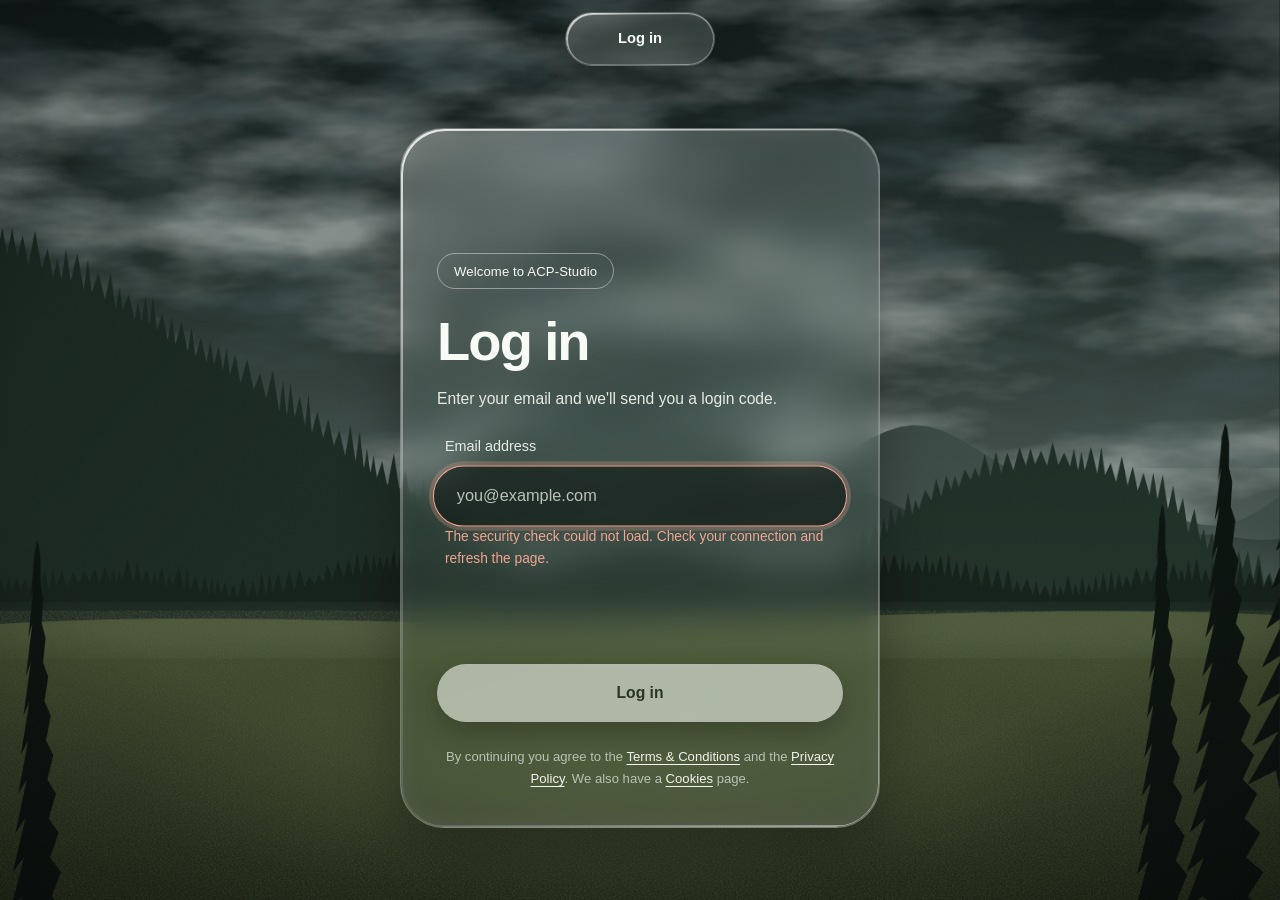
==== closing.html @ 2862f995 "Add files via upload" ====
<!doctype html>
<html lang="en" data-access="members">
  <head>
    <meta charset="UTF-8" />
    <meta http-equiv="Content-Security-Policy" content="default-src 'self'; script-src 'self'; style-src 'self'; font-src 'self'; img-src 'self' data:; connect-src 'self' https://ppvncqbwfkubqmuehsfl.supabase.co; object-src 'none'; base-uri 'self'; form-action 'self'" />
    <meta name="viewport" content="width=device-width, initial-scale=1.0" />
    <meta name="theme-color" content="#1a1715" />
    <link rel="preconnect" href="https://ppvncqbwfkubqmuehsfl.supabase.co" crossorigin />
    <script src="boot.js"></script>
    <link rel="icon" type="image/png" href="Assests/logo.png" />
    <link rel="stylesheet" href="styles.css" />
    <link rel="stylesheet" href="closing.css" />
    <link rel="prefetch" href="index.html" />
    <title>ACP-Studio is closing · ACP-Studio</title>
  </head>
  <body class="soon-page closing-page">
    <nav class="dynamic-island" id="dynamicIsland" aria-label="Main menu" tabindex="0">
      <div class="island-status">
        <span class="island-section"><span id="islandSection">Closing notice</span></span>
        <span class="island-name" id="islandTime">ACP Studio</span>
      </div>
      <div class="island-nav" id="islandNav">
        <a href="index.html#home">Home</a>
        <a href="index.html#projects">C++ Projects</a>
        <a href="index.html#studio">YouTube Studio</a>
        <a href="index.html#contact">Contact</a>
        <a href="login.html" id="authLink">Log out</a>
      </div>
    </nav>

    <div class="login-orbs" aria-hidden="true">
      <span></span><span></span><span></span><span></span><span></span>
    </div>

    <main>
      <section class="login-card soon-card closing-card fade-in-up" role="region" aria-labelledby="closingTitle">
        <div class="intro-tag">Important notice</div>
        <h1 id="closingTitle">ACP-Studio is closing soon</h1>
        <p class="login-lead">
          Thank you for logging in. Before you continue, we want to be honest
          with you about where the site is heading.
        </p>

        <ul class="closing-points">
          <li class="closing-point">
            <span class="project-tag">No new content</span>
            <p>
              There is nothing more to find on the main site. No new projects
              or videos are planned, and what you see there is all there is.
            </p>
          </li>
          <li class="closing-point">
            <span class="project-tag">Closing soon</span>
            <p>
              The site and the studio will be closed. We do not have an exact
              date yet, but it will not stay online for long.
            </p>
          </li>
          <li class="closing-point">
            <span class="project-tag">The reason</span>
            <p>
              This is because of financial issues. We cannot cover the costs
              of keeping the studio and the site running.
            </p>
          </li>
        </ul>

        <p class="closing-thanks">
          Thank you to everyone who visited, watched and supported
          ACP-Studio. It truly meant a lot to us. The code projects on
          <a href="https://github.com/ACP-Studio/ACP-Studio" target="_blank" rel="noopener noreferrer">GitHub</a>
          are separate from this site, so you can still use them.
        </p>

        <a href="index.html" class="btn btn-primary login-submit">
          Continue to the main site
        </a>

        <p class="login-alt">
          Want your email removed? See the
          <a href="privacy.html">Privacy Policy</a> or write to
          <a href="mailto:za8398866@gmail.com">za8398866@gmail.com</a>.
        </p>

        <p class="login-legal">
          <a href="privacy.html">Privacy Policy</a> ·
          <a href="terms.html">Terms &amp; Conditions</a> ·
          <a href="cookies.html">Cookies</a>
        </p>
      </section>
    </main>

    <script src="script.js"></script>
  </body>
</html>
---- styles.css ----
@font-face {
  font-family: "Cascadia Code";
  font-style: normal;
  font-weight: 200 700;
  font-display: swap;
  src: url("fonts/cascadia-code-latin-wght-normal.woff2")
    format("woff2-variations");
}

@font-face {
  font-family: "Anton";
  font-style: normal;
  font-weight: 400;
  font-display: swap;
  src: url("fonts/anton-latin-400-normal.woff2") format("woff2");
}

:root {
  color-scheme: dark;

  --ink: #0c1311;
  --smoke: #1d2924;
  --ivory: #f2f6ef;
  --ivory-hover: #ffffff;
  --on-ivory: #14201a;
  --clay: #f2a590;

  --text-primary: #f7faf5;
  --text-secondary: #e6ece4;
  --text-tertiary: #b9c3b8;

  --glass-veil: 0.2;
  --blur-panel: blur(16px) saturate(165%);
  --blur-small: blur(30px) saturate(170%);
  --glass-blur: var(--blur-small);

  --panel-fill: linear-gradient(
    160deg,
    rgba(255, 255, 255, calc(var(--glass-veil) * 1.35)) 0%,
    rgba(255, 255, 255, calc(var(--glass-veil) * 0.5)) 42%,
    rgba(255, 255, 255, calc(var(--glass-veil) * 0.8)) 100%
  );
  --panel-base: rgba(6, 12, 10, 0.3);
  --card-fill: rgba(8, 16, 13, 0.24);
  --card-fill-hover: rgba(8, 16, 13, 0.12);
  --border-glass: rgba(255, 255, 255, 0.22);
  --border-strong: rgba(255, 255, 255, 0.42);

  --rim-gradient: linear-gradient(
    135deg,
    rgba(255, 255, 255, 0.85) 0%,
    rgba(255, 255, 255, 0.26) 30%,
    rgba(255, 255, 255, 0.08) 58%,
    rgba(255, 255, 255, 0.45) 100%
  );
  --rim-gradient-soft: linear-gradient(
    135deg,
    rgba(255, 255, 255, 0.5) 0%,
    rgba(255, 255, 255, 0.14) 35%,
    rgba(255, 255, 255, 0.05) 60%,
    rgba(255, 255, 255, 0.24) 100%
  );
  --rim:
    inset 0 1px 0 rgba(255, 255, 255, 0.45),
    inset 0 -1px 0 rgba(255, 255, 255, 0.1),
    inset 0 0 28px rgba(255, 255, 255, 0.05);
  --panel-shadow: 0 24px 60px rgba(0, 0, 0, 0.32), var(--rim);

  --radius-panel: 44px;
  --radius-card: 30px;
  --radius-pill: 999px;

  --font:
    "Segoe UI Variable Display", "SF Pro Display", -apple-system,
    BlinkMacSystemFont, "Segoe UI", "Helvetica Neue", Roboto, Arial, sans-serif;

  --gutter: clamp(0.75rem, 2.4vw, 2rem);
  --panel-pad: clamp(1.25rem, 4vw, 3.5rem);
  --panel-gap: 1.5rem;
  --nav-clear: 84px;

  --ease: cubic-bezier(0.22, 1, 0.36, 1);
  --ease-soft: cubic-bezier(0.16, 1, 0.3, 1);
  --ease-island: cubic-bezier(0.32, 0.72, 0, 1);
  --ease-spring: cubic-bezier(0.3, 1.4, 0.5, 1);
  --ease-spring-strong: cubic-bezier(0.34, 1.56, 0.5, 1);
  --t-fast: 400ms;
  --t-normal: 750ms;
  --t-enter: 1200ms;
}

* {
  margin: 0;
  padding: 0;
  box-sizing: border-box;
}

[hidden] {
  display: none !important;
}

html {
  scroll-behavior: smooth;
  font-synthesis: none;
}

h1,
h2,
h3,
h4,
h5 {
  font-family: var(--font);
  font-weight: 600;
  letter-spacing: -0.02em;
}

button,
input {
  font-family: inherit;
}

body {
  background-color: var(--ink);
  color: var(--text-primary);
  font-family: var(--font);
  font-size: 16px;
  font-weight: 400;
  line-height: 1.6;
  overflow-x: hidden;
  min-height: 100vh;
  min-height: 100dvh;
  position: relative;
}

body::before,
body::after {
  content: "";
  position: fixed;
  inset: 0;
  pointer-events: none;
  z-index: -1;
}

body::before {
  background:
    url("bg.svg") center / cover no-repeat,
    linear-gradient(180deg, #121c1a 0%, #2a3631 55%, #36432e 100%);
  animation: bgDrift 48s ease-in-out infinite alternate;
  will-change: transform;
}

body::after {
  opacity: 0.05;
  background-image: url("data:image/svg+xml,%3Csvg xmlns='http://www.w3.org/2000/svg' width='160' height='160'%3E%3Cfilter id='n'%3E%3CfeTurbulence type='fractalNoise' baseFrequency='.8' numOctaves='2' stitchTiles='stitch'/%3E%3C/filter%3E%3Crect width='100%25' height='100%25' filter='url(%23n)' opacity='.6'/%3E%3C/svg%3E");
}

::selection {
  background: rgba(242, 246, 239, 0.3);
}

:focus-visible {
  outline: 2px solid var(--ivory);
  outline-offset: 3px;
}

.dynamic-island {
  /* island motion: long springy width/height change, links drop in one by one */
  --island-smooth: cubic-bezier(0.33, 1, 0.68, 1);
  --island-spring: cubic-bezier(0.22, 1.06, 0.36, 1);
  --island-fast: 600ms;
  --island-normal: 900ms;
  --island-slow: 1300ms;

  position: fixed;
  top: 12px;
  left: 50%;
  transform: translateX(-50%);
  z-index: 1000;
  width: 150px;
  display: grid;
  grid-template-columns: minmax(0, 1fr);
  grid-template-rows: 52px 0fr;
  border-radius: 28px;
  overflow: hidden;
  background-color: rgba(8, 16, 13, 0.34);
  background-image: var(--panel-fill);
  border: 1px solid rgba(255, 255, 255, 0.14);
  backdrop-filter: var(--blur-small);
  -webkit-backdrop-filter: var(--blur-small);
  box-shadow:
    0 14px 40px rgba(0, 0, 0, 0.36),
    var(--rim);
  transition:
    width 800ms var(--island-smooth),
    padding 800ms var(--island-smooth),
    grid-template-rows 760ms var(--island-smooth),
    background-color 600ms var(--island-smooth);
}

.dynamic-island.is-locked {
  cursor: default;
}

.dynamic-island.expanded {
  width: min(calc(100vw - 2rem), 320px);
  padding: 0 10px;
  grid-template-rows: 52px 1fr;
  background-color: rgba(8, 16, 13, 0.66);
}

.island-status {
  display: grid;
  grid-template-columns: minmax(0, 1fr);
  place-items: center;
  height: 52px;
  white-space: nowrap;
}

.island-section,
.island-name {
  grid-area: 1 / 1;
}

/* Closed: the section name. Open: it blurs away while the name fades in. */
.island-section {
  display: block;
  font-size: 0.92rem;
  font-weight: 600;
  color: var(--text-primary);
  opacity: 1;
  transition: opacity 300ms var(--island-smooth);
}

/* the text swaps with a quick fade + slide when you scroll to a new section */
.island-section span {
  display: inline-block;
  transition:
    opacity 220ms var(--island-smooth),
    transform 220ms var(--island-smooth);
}

.island-section span.is-swapping {
  opacity: 0;
  transform: translateY(6px);
}

.island-name {
  font-size: 1rem;
  font-weight: 700;
  letter-spacing: 0.01em;
  color: var(--ivory);
  opacity: 0;
  transition: opacity 300ms var(--island-smooth);
}

.dynamic-island.expanded .island-section {
  opacity: 0;
}

.dynamic-island.expanded .island-name {
  opacity: 1;
  transition: opacity 400ms var(--island-smooth) 150ms;
}

.dynamic-island.is-locked .island-nav {
  display: none;
}

.island-nav {
  display: grid;
  grid-template-columns: repeat(2, minmax(0, 1fr));
  gap: 6px;
  min-height: 0;
  overflow: hidden;
  opacity: 0;
  visibility: hidden;
  pointer-events: none;
  transition:
    opacity 250ms var(--island-smooth),
    visibility 0s linear 650ms;
}

.island-nav.active {
  opacity: 1;
  visibility: visible;
  pointer-events: auto;
  transition:
    opacity 400ms var(--island-smooth) 200ms,
    visibility 0s;
}

.island-nav a {
  display: block;
  text-align: center;
  white-space: nowrap;
  color: var(--text-primary);
  text-decoration: none;
  font-size: 0.9rem;
  font-weight: 500;
  padding: 11px 10px;
  border-radius: var(--radius-pill);
  opacity: 0;
  transition:
    opacity 400ms var(--island-smooth),
    color var(--island-fast) var(--island-smooth),
    background-color var(--island-fast) var(--island-smooth);
}

.island-nav.active a {
  opacity: 1;
}

.island-nav a:last-child {
  grid-column: 1 / -1;
  margin-bottom: 10px;
  border: 1px solid var(--border-strong);
}

.island-nav a:hover,
.island-nav a:focus-visible,
.island-nav a[aria-current="page"] {
  background: var(--ivory);
  color: var(--on-ivory);
}

.island-nav a:focus-visible {
  outline-offset: -3px;
}

.island-nav a.is-logout {
  color: var(--clay);
  background: rgba(242, 165, 144, 0.12);
  border-color: rgba(242, 165, 144, 0.45);
}

.island-nav a.is-logout:hover,
.island-nav a.is-logout:focus-visible {
  color: var(--on-ivory);
  background: var(--clay);
}

.intro-section::after,
.projects-section > .container::after,
.studio-section > .container::after,
footer > .container::after,
.login-card::after,
.confirm-card::after,
.dynamic-island::after,
.visual-card::after,
.project-card::after,
.studio-featured::after {
  content: "";
  position: absolute;
  inset: 0;
  border-radius: inherit;
  padding: 1.5px;
  background: var(--rim-gradient);
  -webkit-mask:
    linear-gradient(#000 0 0) content-box,
    linear-gradient(#000 0 0);
  -webkit-mask-composite: xor;
  mask:
    linear-gradient(#000 0 0) content-box,
    linear-gradient(#000 0 0);
  mask-composite: exclude;
  pointer-events: none;
}

.visual-card::after,
.project-card::after,
.studio-featured::after {
  padding: 1px;
  background: var(--rim-gradient-soft);
}

.container {
  max-width: 1400px;
  margin: 0 auto;
  padding: 0 var(--panel-pad);
}

.intro-section,
.projects-section > .container,
.studio-section > .container,
footer > .container {
  width: min(1400px, calc(100% - 2 * var(--gutter)));
  max-width: none;
  margin-inline: auto;
  padding: var(--panel-pad);
  background-color: var(--panel-base);
  background-image: var(--panel-fill);
  border: 1px solid rgba(255, 255, 255, 0.12);
  border-radius: var(--radius-panel);
  position: relative;
  box-shadow: var(--panel-shadow);
  backdrop-filter: var(--blur-panel);
  -webkit-backdrop-filter: var(--blur-panel);
}

.intro-section {
  margin-top: var(--nav-clear);
  scroll-margin-top: var(--nav-clear);
  display: grid;
  grid-template-columns: 1.05fr 0.95fr;
  gap: clamp(2rem, 5vw, 4rem);
  align-items: center;
  position: relative;
  overflow: hidden;
}

@media (min-width: 1025px) {
  .intro-section {
    min-height: calc(100dvh - var(--nav-clear) - var(--gutter));
  }
}

.intro-content {
  position: relative;
  z-index: 2;
  grid-column: 1;
  grid-row: 1;
}

.intro-tag,
.project-tag {
  display: inline-flex;
  align-items: center;
  width: fit-content;
  padding: 0.4rem 1rem;
  border: 1px solid var(--border-strong);
  border-radius: var(--radius-pill);
  font-size: 0.82rem;
  font-weight: 500;
  color: var(--text-primary);
  letter-spacing: 0.01em;
}

.intro-tag {
  margin-bottom: 1.75rem;
}

.intro-heading {
  font-size: clamp(2.8rem, 7.4vw, 6.2rem);
  font-weight: 700;
  line-height: 1;
  letter-spacing: -0.035em;
  margin-bottom: 1.5rem;
  color: var(--text-primary);
}

.intro-subheading {
  font-size: clamp(1rem, 1.6vw, 1.15rem);
  color: var(--text-secondary);
  margin-bottom: 2.25rem;
  max-width: 540px;
  line-height: 1.75;
}

.intro-cta {
  display: flex;
  gap: 1rem;
  flex-wrap: wrap;
}

.btn {
  padding: 0.9rem 1.8rem;
  border: none;
  border-radius: var(--radius-pill);
  font-size: 0.98rem;
  font-weight: 600;
  cursor: pointer;
  text-decoration: none;
  display: inline-flex;
  align-items: center;
  justify-content: center;
  gap: 0.5rem;
  transition:
    transform var(--t-normal) var(--ease-spring),
    background-color var(--t-fast) var(--ease),
    box-shadow var(--t-normal) var(--ease),
    opacity var(--t-fast) var(--ease);
}

.btn-primary {
  background: var(--ivory);
  color: var(--on-ivory);
  box-shadow: 0 10px 28px rgba(0, 0, 0, 0.4);
}

.btn-primary:hover {
  background: var(--ivory-hover);
  transform: translateY(-5px) scale(1.04);
  box-shadow: 0 24px 50px rgba(242, 246, 239, 0.22);
}

.btn:active {
  transform: translateY(0) scale(0.93);
}

.btn:disabled {
  opacity: 0.6;
  cursor: progress;
  transform: none;
}

.btn-glass {
  background: rgba(255, 255, 255, 0.1);
  color: var(--text-primary);
  border: 1px solid var(--border-strong);
}

.btn-glass:hover {
  background: rgba(255, 255, 255, 0.18);
  transform: translateY(-5px) scale(1.04);
}

.btn-block {
  width: 100%;
}

.btn-danger {
  background: var(--clay);
  color: var(--on-ivory);
  box-shadow: 0 10px 28px rgba(0, 0, 0, 0.4);
}

.btn-danger:hover {
  background: color-mix(in srgb, var(--clay), #fff 14%);
  transform: translateY(-5px) scale(1.04);
  box-shadow: 0 24px 50px rgba(242, 165, 144, 0.35);
}

.visual-card,
.project-card,
.studio-featured {
  background: var(--card-fill);
  border: 1px solid rgba(255, 255, 255, 0.1);
  border-radius: var(--radius-card);
  box-shadow: var(--rim);
  position: relative;
  transition:
    transform 1000ms var(--ease-spring),
    box-shadow var(--t-normal) var(--ease),
    background-color var(--t-normal) var(--ease),
    border-color var(--t-normal) var(--ease);
}

.project-card:hover,
.studio-featured:hover,
.visual-card:hover {
  background: var(--card-fill-hover);
  border-color: var(--border-strong);
  transform: translateY(-8px) scale(1.012);
  box-shadow:
    var(--rim),
    0 28px 60px rgba(0, 0, 0, 0.3);
}

.intro-visual {
  grid-column: 2;
  grid-row: 1;
  position: relative;
  display: flex;
  align-items: center;
  justify-content: center;
  height: 500px;
  animation: floatSoft 9s ease-in-out 1.6s infinite;
}

.visual-card {
  width: 100%;
  height: 100%;
  padding: 14px;
  display: flex;
  flex-direction: column;
  gap: 0.75rem;
}

.intro-visual .visual-card .card-header {
  width: 100%;
  padding: 0.35rem 0.6rem 0;
}

.intro-visual .visual-card .card-header h3 {
  font-size: 1.1rem;
  color: var(--text-primary);
}

.intro-visual .visual-card .card-divider {
  width: 100%;
  height: 1px;
  border: 0;
  background: var(--border-glass);
  margin: 0;
}

.intro-visual .visual-card img {
  width: 100%;
  flex: 1;
  min-height: 0;
  object-fit: cover;
  display: block;
  border-radius: 22px;
}

.projects-section,
.studio-section {
  padding-top: var(--panel-gap);
  scroll-margin-top: calc(var(--nav-clear) - var(--panel-gap));
}

.section-header {
  margin-bottom: 2.5rem;
}

.section-title {
  font-size: clamp(2rem, 4.6vw, 3.2rem);
  font-weight: 700;
  line-height: 1.1;
  letter-spacing: -0.03em;
  margin-bottom: 1rem;
}

.section-subtitle {
  color: var(--text-secondary);
  font-size: 1.05rem;
  max-width: 640px;
  line-height: 1.7;
}

.project-card:hover {
  transform: translateY(-5px) scale(1.008);
}

.projects-grid {
  display: flex;
  flex-direction: column;
  gap: 0.85rem;
}

.project-card {
  display: grid;
  grid-template-columns: minmax(140px, 190px) minmax(0, 1fr) auto;
  grid-template-areas:
    "tag title actions"
    "tag desc  actions";
  column-gap: 2rem;
  row-gap: 0.3rem;
  align-items: center;
  padding: 1.5rem 1.75rem;
  border-radius: 28px;
}

.project-card > .project-tag,
.project-card > .project-top {
  grid-area: tag;
  align-self: center;
}

.project-tag {
  font-size: 0.8rem;
  padding: 0.3rem 0.85rem;
  margin-bottom: 0;
}

.project-top {
  display: flex;
  flex-direction: column;
  align-items: flex-start;
  gap: 0.5rem;
}

.project-top .project-tag {
  margin-bottom: 0;
}

.status-badge {
  display: inline-flex;
  align-items: center;
  gap: 7px;
  padding: 0.3rem 0.85rem;
  border-radius: var(--radius-pill);
  background: var(--ivory);
  color: var(--on-ivory);
  font-size: 0.78rem;
  font-weight: 600;
  white-space: nowrap;
}

.status-badge::before {
  content: "";
  width: 7px;
  height: 7px;
  border-radius: 50%;
  background: var(--on-ivory);
  animation: status-pulse 2.4s ease-in-out infinite;
}

@keyframes status-pulse {
  0%,
  100% {
    opacity: 1;
    transform: scale(1);
    box-shadow: 0 0 0 0 rgba(20, 32, 26, 0.45);
  }
  50% {
    opacity: 0.4;
    transform: scale(0.7);
    box-shadow: 0 0 0 7px rgba(20, 32, 26, 0);
  }
}

.project-title {
  grid-area: title;
  align-self: end;
  font-size: 1.4rem;
  font-weight: 600;
}

.project-description {
  grid-area: desc;
  align-self: start;
  max-width: 68ch;
  color: var(--text-secondary);
  font-size: 0.93rem;
  line-height: 1.6;
}

.project-footer {
  grid-area: actions;
  display: flex;
  justify-content: flex-end;
  align-items: center;
  gap: 0.5rem;
}

.project-tech {
  display: flex;
  gap: 0.5rem;
  flex-wrap: wrap;
}

.tech-badge {
  padding: 2px 10px;
  border: 1px solid var(--border-strong);
  border-radius: var(--radius-pill);
  font-size: 0.72rem;
  font-weight: 500;
  color: var(--text-primary);
}

.youtube-project-link,
.project-link,
.project-notice {
  display: flex;
  align-items: center;
  gap: 4px;
  padding: 0.45rem 1.05rem;
  color: var(--text-primary);
  text-decoration: none;
  border: 1px solid var(--border-strong);
  border-radius: var(--radius-pill);
  font-size: 0.92rem;
  font-weight: 500;
  transition:
    transform var(--t-normal) var(--ease-spring),
    background-color var(--t-fast) var(--ease),
    color var(--t-fast) var(--ease),
    border-color var(--t-fast) var(--ease);
}

.youtube-project-link:hover,
.project-link:hover {
  background: var(--ivory);
  border-color: var(--ivory);
  color: var(--on-ivory);
  transform: translateY(-4px) scale(1.06);
}

.project-notice {
  flex: none;
  max-width: 250px;
  gap: 8px;
  padding: 0.55rem 1.1rem;
  border-radius: 22px;
  border-style: dashed;
  color: var(--text-secondary);
  font-size: 0.85rem;
  line-height: 1.4;
  cursor: default;
}

.icon {
  width: 1.15em;
  height: 1.15em;
  flex: none;
  fill: currentColor;
  vertical-align: -0.2em;
  margin: 2px;
}

.studio-grid {
  display: grid;
  grid-template-columns: 2fr 1fr;
  gap: 1.25rem;
  align-items: stretch;
}

.studio-featured {
  padding: 2rem;
  display: flex;
  flex-direction: column;
  gap: 1.5rem;
}

.studio-side {
  display: flex;
  flex-direction: column;
  gap: 1.25rem;
  min-width: 0;
}

.studio-thumbnail {
  width: 100%;
  height: 260px;
  border-radius: 22px;
  overflow: hidden;
}

.studio-thumbnail img {
  object-fit: cover;
  width: 100%;
  height: 100%;
  display: block;
  transition: transform 1600ms var(--ease-soft);
}

.studio-featured:hover .studio-thumbnail img {
  transform: scale(1.07);
}

.studio-info h3 {
  font-size: 1.45rem;
  margin-bottom: 0.75rem;
  color: var(--text-primary);
}

.studio-info p {
  color: var(--text-secondary);
  font-size: 0.92rem;
  line-height: 1.65;
}

.studio-stats {
  display: grid;
  grid-template-columns: repeat(3, 1fr);
  gap: 0.75rem;
}

.stat-box {
  padding: 1rem 0.5rem;
  border-radius: 22px;
  text-align: center;
  background: rgba(255, 255, 255, 0.07);
  border: 1px solid var(--border-glass);
  transition: transform 900ms var(--ease-spring);
}

.stat-box:hover {
  transform: translateY(-5px) scale(1.05);
}

.fade-in-up.visible .stat-box {
  animation: popIn 1000ms var(--ease-spring-strong) backwards;
}
.fade-in-up.visible .stat-box:nth-child(1) { animation-delay: 300ms; }
.fade-in-up.visible .stat-box:nth-child(2) { animation-delay: 420ms; }
.fade-in-up.visible .stat-box:nth-child(3) { animation-delay: 540ms; }

.stat-number {
  font-size: clamp(2.2rem, 3.4vw, 3.1rem);
  font-weight: 500;
  line-height: 1.1;
  letter-spacing: -0.03em;
  color: var(--text-primary);
  margin-bottom: 0.35rem;
}

.stat-label {
  font-size: 0.78rem;
  font-weight: 500;
  color: var(--text-tertiary);
  overflow-wrap: anywhere;
}

.studio-side > .studio-featured:first-child,
.studio-side > .studio-featured:first-child:hover {
  background: var(--ivory);
  border-color: var(--ivory);
  color: var(--on-ivory);
}

.studio-side > .studio-featured:first-child .studio-info h3,
.studio-side > .studio-featured:first-child .stat-number {
  color: var(--on-ivory);
}

.studio-side > .studio-featured:first-child .stat-label {
  color: #5b554b;
}

.studio-side > .studio-featured:first-child .stat-box {
  background: rgba(29, 26, 23, 0.06);
  border-color: rgba(29, 26, 23, 0.12);
}

footer {
  margin-top: 0;
  padding: var(--panel-gap) 0 var(--gutter);
  scroll-margin-top: calc(var(--nav-clear) - var(--panel-gap));
}

.footer-content {
  display: grid;
  grid-template-columns: 2fr 1fr 1fr;
  gap: 2.5rem;
  margin-bottom: 2.5rem;
}

.footer-name {
  display: flex;
  align-items: center;
  gap: 0.9rem;
  margin-bottom: 0.75rem;
}

.footer-name h5 {
  font-size: clamp(1.8rem, 3vw, 2.4rem);
  font-weight: 700;
  margin-bottom: 0;
  color: var(--text-primary);
}

.footer-brand h3 {
  color: var(--text-secondary);
  font-weight: 500;
  font-size: 1.15rem;
  letter-spacing: 0;
}

.footer-brand h3 .icon {
  color: var(--ivory);
}

.footer-links h4 {
  font-size: 1rem;
  font-weight: 600;
  color: var(--text-primary);
  margin-bottom: 1.1rem;
}

.footer-links a {
  display: block;
  color: #e6e1d4;
  text-decoration: none;
  font-size: 0.92rem;
  margin-bottom: 0.85rem;
  transition:
    transform var(--t-normal) var(--ease-spring),
    color var(--t-fast) var(--ease);
}

.footer-links a:hover {
  color: var(--ivory);
  transform: translateX(10px);
}

.footer-divider {
  height: 1px;
  background: var(--border-glass);
  margin-bottom: 1.5rem;
}

.footer-bottom {
  display: flex;
  justify-content: space-between;
  align-items: center;
  flex-wrap: wrap;
  gap: 1rem;
  color: var(--text-secondary);
  font-size: 0.82rem;
}

.social-links {
  display: flex;
  gap: 1.5rem;
}

.social-links a {
  color: var(--text-secondary);
  text-decoration: none;
  transition:
    transform var(--t-normal) var(--ease-spring),
    color var(--t-fast) var(--ease);
}

.social-links a:hover {
  color: var(--ivory);
  transform: translateY(-3px);
}

.login-page main,
.soon-page main {
  position: relative;
  z-index: 1;
  min-height: 100vh;
  min-height: 100dvh;
  display: grid;
  place-items: center;
  padding: 120px 1.25rem 4rem;
}

.legal-page main {
  place-items: start center;
}

.login-card {
  position: relative;
  width: min(100%, 480px);
  padding: 2.75rem 2.25rem 2.25rem;
  border-radius: var(--radius-panel);
  background-color: rgba(6, 12, 10, 0.26);
  background-image: var(--panel-fill);
  border: 1px solid var(--border-glass);
  backdrop-filter: var(--blur-panel);
  -webkit-backdrop-filter: var(--blur-panel);
  box-shadow: var(--panel-shadow);
  display: flex;
  flex-direction: column;
  gap: 1.5rem;
  transition:
    transform 1100ms var(--ease-spring),
    opacity var(--t-normal) var(--ease);
}

.login-card.is-success,
.login-card.is-success.visible {
  transform: translateY(-24px) scale(0.92);
  opacity: 0;
}

.login-card h1 {
  font-size: clamp(2.6rem, 8vw, 3.4rem);
  font-weight: 700;
  line-height: 1.05;
  letter-spacing: -0.035em;
  color: var(--text-primary);
}

.login-card .intro-tag {
  align-self: flex-start;
  margin-bottom: 0;
}

.login-lead {
  color: var(--text-secondary);
  font-size: 0.98rem;
  line-height: 1.6;
  margin-top: -0.5rem;
}

.login-form {
  display: flex;
  flex-direction: column;
  gap: 0.9rem;
}

.login-label {
  display: block;
  font-size: 0.9rem;
  font-weight: 500;
  color: var(--text-secondary);
  margin-bottom: 0.5rem;
  padding-left: 0.5rem;
}

.input-glass {
  display: block;
  border-radius: var(--radius-pill);
  background: rgba(5, 10, 8, 0.34);
  border: 1px solid var(--border-glass);
  transition:
    transform var(--t-normal) var(--ease-spring),
    border-color var(--t-normal) var(--ease),
    box-shadow var(--t-normal) var(--ease),
    background-color var(--t-normal) var(--ease);
}

.input-glass:focus-within {
  border-color: rgba(242, 246, 239, 0.6);
  background: rgba(5, 10, 8, 0.5);
  box-shadow: 0 0 0 6px rgba(242, 246, 239, 0.14);
  transform: scale(1.02);
}

.input-glass input {
  width: 100%;
  height: 58px;
  padding: 0 1.4rem;
  border: none;
  outline: none;
  background: transparent;
  color: var(--text-primary);
  font: inherit;
  font-size: 1rem;
  font-weight: 500;
  border-radius: var(--radius-pill);
}

.input-glass input::placeholder {
  color: var(--text-tertiary);
}

.input-glass.has-error {
  border-color: var(--clay);
  box-shadow: 0 0 0 4px rgba(242, 165, 144, 0.25);
  animation: inputShake 650ms var(--ease);
}

.login-error {
  min-height: 1.3em;
  color: var(--clay);
  font-size: 0.86rem;
  font-weight: 500;
  padding-left: 0.5rem;
}

.login-submit {
  width: 100%;
  height: 58px;
}

.login-alt {
  text-align: center;
  font-size: 0.9rem;
  color: var(--text-secondary);
}

.login-alt a,
.login-legal a,
.legal-body a,
.legal-nav a {
  color: var(--ivory);
  text-underline-offset: 3px;
}

.login-alt a:hover,
.login-legal a:hover,
.legal-body a:hover,
.legal-nav a:hover {
  color: var(--ivory-hover);
}

.login-legal {
  text-align: center;
  font-size: 0.82rem;
  line-height: 1.7;
  color: var(--text-tertiary);
}

.captcha-box {
  display: flex;
  justify-content: center;
  min-height: 65px;
}

.login-card > * {
  animation: loginRise var(--t-enter) var(--ease-spring) backwards;
}
.login-card > :nth-child(1) {
  animation-delay: 100ms;
}
.login-card > :nth-child(2) {
  animation-delay: 220ms;
}
.login-card > :nth-child(3) {
  animation-delay: 340ms;
}
.login-card > :nth-child(4) {
  animation-delay: 460ms;
}
.login-card > :nth-child(5) {
  animation-delay: 580ms;
}
.login-card > :nth-child(6) {
  animation-delay: 700ms;
}

@keyframes loginRise {
  from {
    opacity: 0;
    transform: translateY(44px) scale(0.95);
  }
  to {
    opacity: 1;
    transform: none;
  }
}

.login-orbs {
  display: none;
}

.legal-card {
  width: min(100%, 780px);
  gap: 1rem;
  background-color: rgba(5, 10, 8, 0.5);
}

.legal-card h1 {
  font-size: clamp(2.2rem, 6vw, 3.4rem);
}

.legal-meta {
  color: var(--text-tertiary);
  font-size: 0.82rem;
  margin-top: -0.5rem;
}

.legal-body {
  display: flex;
  flex-direction: column;
  gap: 0.9rem;
}

.legal-body h2 {
  font-size: 1.3rem;
  color: var(--text-primary);
  margin-top: 0.8rem;
}

.legal-body p,
.legal-body li {
  color: var(--text-secondary);
  font-size: 0.95rem;
  line-height: 1.75;
}

.legal-body ul {
  padding-left: 1.3rem;
  display: flex;
  flex-direction: column;
  gap: 0.4rem;
}

.legal-body strong {
  color: var(--text-primary);
  font-weight: 600;
}

.legal-nav {
  display: flex;
  flex-wrap: wrap;
  gap: 0.5rem 1.5rem;
  padding-top: 1.2rem;
  border-top: 1px solid var(--border-glass);
  font-size: 0.92rem;
  font-weight: 500;
}

.soon-card {
  text-align: left;
}

.soon-card .login-lead {
  font-size: 1.1rem;
  margin-top: 0;
}

.soon-card .login-lead .icon {
  width: 1.4rem;
  height: 1.4rem;
  vertical-align: middle;
  color: var(--ivory);
}

.soon-card .btn {
  text-decoration: none;
}

.confirm-overlay {
  position: fixed;
  inset: 0;
  z-index: 2000;
  display: grid;
  place-items: center;
  padding: 1.25rem;
  background: rgba(4, 8, 6, 0.4);
  backdrop-filter: blur(24px) saturate(150%);
  -webkit-backdrop-filter: blur(24px) saturate(150%);
  opacity: 0;
  visibility: hidden;
  pointer-events: none;
  transition:
    opacity var(--t-normal) var(--ease),
    visibility 0s linear var(--t-normal);
}

.confirm-overlay.open {
  opacity: 1;
  visibility: visible;
  pointer-events: auto;
  transition:
    opacity var(--t-normal) var(--ease),
    visibility 0s;
}

.confirm-card {
  position: relative;
  width: min(100%, 420px);
  padding: 2.25rem 1.75rem 1.75rem;
  border-radius: 36px;
  background-color: rgba(8, 16, 13, 0.6);
  background-image: var(--panel-fill);
  border: 1px solid var(--border-glass);
  backdrop-filter: var(--blur-panel);
  -webkit-backdrop-filter: var(--blur-panel);
  box-shadow: var(--panel-shadow);
  display: flex;
  flex-direction: column;
  gap: 1rem;
  text-align: center;
  opacity: 0;
  transform: translateY(56px) scale(0.86);
  transition:
    transform 1000ms var(--ease-spring-strong),
    opacity var(--t-normal) var(--ease);
}

.confirm-overlay.open .confirm-card {
  opacity: 1;
  transform: none;
}

.confirm-card h2 {
  font-size: 2rem;
  line-height: 1.1;
}

.confirm-card p {
  color: var(--text-secondary);
  font-size: 0.96rem;
  line-height: 1.6;
  overflow-wrap: anywhere;
}

.confirm-actions {
  display: flex;
  gap: 0.75rem;
  margin-top: 0.5rem;
}

.confirm-actions .btn {
  flex: 1;
  height: 52px;
  padding-inline: 0.75rem;
}

@media (max-width: 480px) {
  .confirm-actions {
    flex-direction: column-reverse;
  }
}

.input-glass input:-webkit-autofill,
.input-glass input:-webkit-autofill:hover,
.input-glass input:-webkit-autofill:focus {
  -webkit-text-fill-color: var(--text-primary);
  caret-color: var(--text-primary);
  -webkit-box-shadow: 0 0 0 100px #1c2722 inset;
  box-shadow: 0 0 0 100px #1c2722 inset;
  transition: background-color 9999s ease-out 0s;
}

.dynamic-island::before,
.intro-content::before,
.login-card::before,
.footer-name::before {
  content: "";
  box-sizing: border-box;
  flex: none;
  background: url("Assests/logo.png") center / contain no-repeat;
  filter: drop-shadow(0 0 1px rgba(255, 255, 255, 0.9))
    drop-shadow(0 8px 16px rgba(0, 0, 0, 0.4));
}

.dynamic-island::before {
  position: absolute;
  left: 11px;
  top: 10px;
  width: 31px;
  height: 31px;
  z-index: 1;
  pointer-events: none;
  filter: drop-shadow(0 0 1px rgba(255, 255, 255, 0.9));
}

.intro-content::before {
  display: block;
  width: 76px;
  height: 76px;
  margin-bottom: 1.5rem;
  animation:
    fadeInUp var(--t-enter) var(--ease-spring) backwards,
    logoFloat 7s ease-in-out calc(var(--t-enter) + 200ms) infinite;
}

.login-card::before {
  width: 60px;
  height: 60px;
  margin-bottom: -0.25rem;
  animation:
    loginRise var(--t-enter) var(--ease-spring) backwards,
    logoFloat 7s ease-in-out calc(var(--t-enter) + 200ms) infinite;
}

.footer-name::before {
  width: 50px;
  height: 50px;
}

@keyframes fadeInUp {
  from {
    opacity: 0;
    transform: translateY(64px) scale(0.94);
  }
  to {
    opacity: 1;
    transform: translateY(0) scale(1);
  }
}

.js .fade-in-up {
  opacity: 0;
}

.fade-in-up.visible {
  opacity: 1;
  animation: fadeInUp var(--t-enter) var(--ease-spring) backwards;
}

.fade-in-up:nth-child(2) {
  animation-delay: 140ms;
}
.fade-in-up:nth-child(3) {
  animation-delay: 280ms;
}
.fade-in-up:nth-child(4) {
  animation-delay: 420ms;
}
.fade-in-up:nth-child(5) {
  animation-delay: 560ms;
}
.fade-in-up:nth-child(6) {
  animation-delay: 700ms;
}

@media (max-width: 1024px) {
  .intro-section {
    grid-template-columns: 1fr;
  }

  .intro-content,
  .intro-visual {
    grid-column: 1;
  }

  .intro-visual {
    grid-row: 2;
  }

  .intro-visual {
    height: 360px;
  }

  .studio-grid {
    grid-template-columns: minmax(0, 1fr);
  }
}

@media (max-width: 768px) {
  .intro-content::before {
    width: 60px;
    height: 60px;
    margin-bottom: 1.25rem;
  }

  :root {
    --radius-panel: 32px;
    --radius-card: 24px;
    --panel-gap: 1rem;
    --blur-small: blur(24px) saturate(160%);
    --blur-panel: blur(12px) saturate(155%);
  }

  .intro-visual {
    height: 300px;
  }

  .project-card,
  .studio-featured {
    padding: 1.5rem;
  }

  .footer-content {
    grid-template-columns: 1fr;
    gap: 2rem;
  }

  .footer-bottom {
    flex-direction: column;
    text-align: center;
  }

  .login-card {
    padding: 2.25rem 1.5rem 1.75rem;
  }
}

@media (max-width: 860px) {
  .project-card {
    grid-template-columns: minmax(0, 1fr);
    grid-template-areas:
      "tag"
      "title"
      "desc"
      "actions";
    row-gap: 0.6rem;
    align-items: start;
  }

  .project-title,
  .project-description {
    align-self: auto;
  }

  .project-top {
    flex-direction: row;
    flex-wrap: wrap;
    align-items: center;
  }

  .project-footer {
    justify-content: flex-start;
    flex-wrap: wrap;
    padding-top: 0.6rem;
  }

  .project-notice {
    max-width: none;
  }
}

@media (max-width: 400px) {
  .studio-stats {
    grid-template-columns: 1fr;
  }
}

@media (prefers-reduced-motion: reduce) {
  *,
  *::before,
  *::after {
    animation-duration: 0.01ms !important;
    animation-iteration-count: 1 !important;
    transition-duration: 0.01ms !important;
    transition-delay: 0ms !important;
    scroll-behavior: auto !important;
  }
}

/* Extra motion: soft, springy, with momentum */
@keyframes popIn {
  from {
    opacity: 0;
    transform: scale(0.6) translateY(16px);
  }
  to {
    opacity: 1;
    transform: none;
  }
}

@keyframes logoFloat {
  0%,
  100% {
    transform: translateY(0) rotate(0deg);
  }
  50% {
    transform: translateY(-9px) rotate(2deg);
  }
}

@keyframes floatSoft {
  0%,
  100% {
    transform: translateY(0);
  }
  50% {
    transform: translateY(-12px);
  }
}

@keyframes bgDrift {
  from {
    transform: scale(1.06) translate3d(0, 0, 0);
  }
  to {
    transform: scale(1.13) translate3d(-1.5%, -1%, 0);
  }
}

@keyframes inputShake {
  0%,
  100% {
    transform: translateX(0);
  }
  15% {
    transform: translateX(-10px);
  }
  35% {
    transform: translateX(8px);
  }
  55% {
    transform: translateX(-5px);
  }
  75% {
    transform: translateX(3px);
  }
}
---- closing.css ----
/* Closing-notice page. Loaded after styles.css, so it reuses the same
   colors, glass card, fonts and buttons (the CSS variables come from styles.css). */

.closing-card {
  width: min(100%, 640px);
}

.closing-card h1 {
  font-size: clamp(2.2rem, 7vw, 3.2rem);
}

.closing-points {
  list-style: none;
  display: grid;
  gap: 0.75rem;
}

.closing-point {
  display: flex;
  flex-direction: column;
  align-items: flex-start;
  gap: 0.6rem;
  padding: 1.1rem 1.25rem 1.2rem;
  border: 1px solid var(--border-glass);
  border-radius: 22px;
  background: var(--card-fill);
  box-shadow: var(--rim);
}

.closing-point p {
  color: var(--text-secondary);
  font-size: 0.95rem;
  line-height: 1.65;
}

.closing-thanks {
  color: var(--text-secondary);
  font-size: 0.95rem;
  line-height: 1.7;
}

.closing-thanks a {
  color: var(--ivory);
  text-underline-offset: 3px;
}

.closing-thanks a:hover {
  color: var(--ivory-hover);
}

.closing-card .btn {
  text-decoration: none;
}

/* The card has more than six children, so continue the staggered entrance */
.closing-card > :nth-child(7) {
  animation-delay: 820ms;
}
.closing-card > :nth-child(8) {
  animation-delay: 940ms;
}

@media (max-width: 420px) {
  .closing-card {
    padding: 2.25rem 1.5rem 2rem;
  }
  .closing-point {
    padding: 1rem;
  }
}
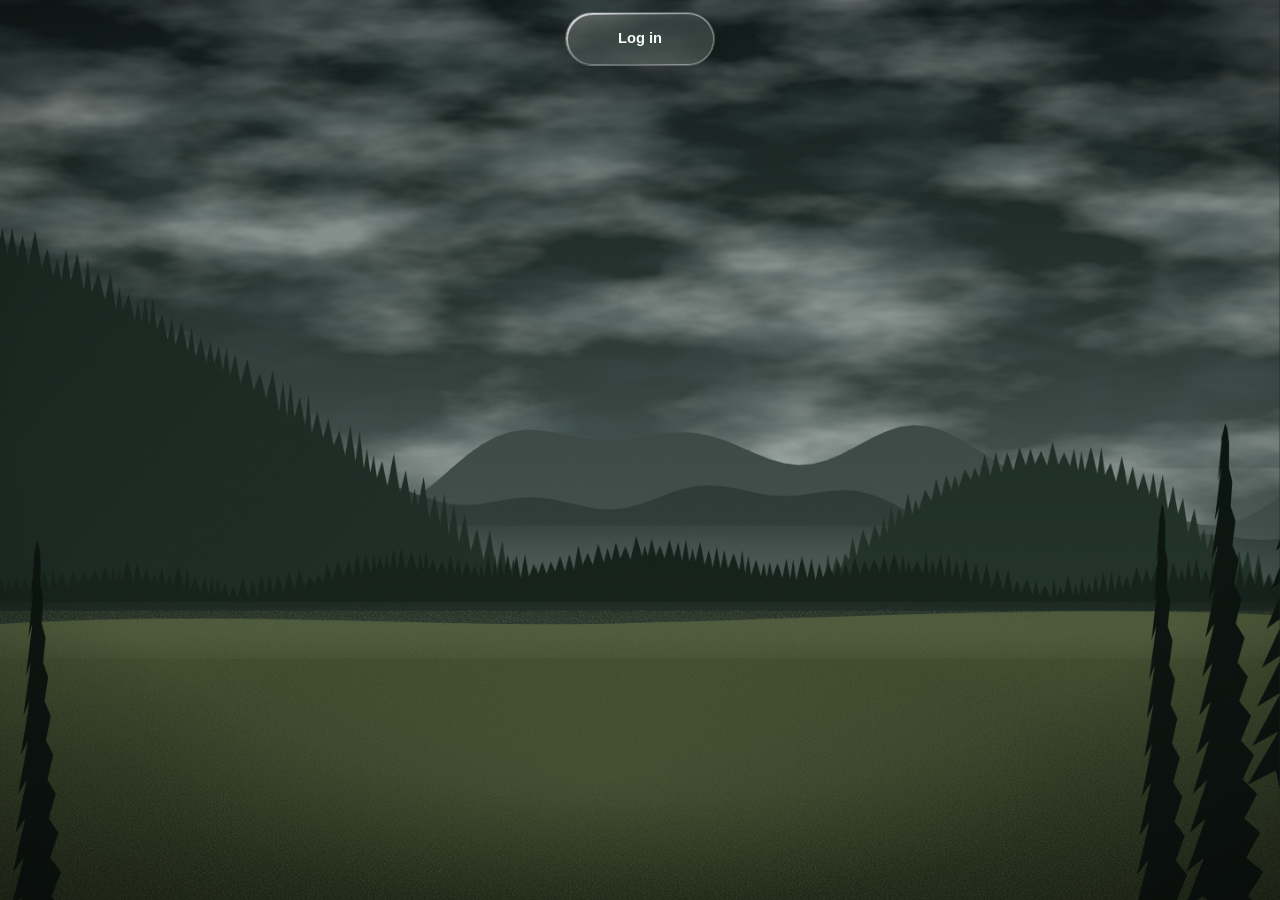
==== commit 2b3dafbe: "Add files via upload" ====
--- a/closing.html
+++ b/closing.html
@@ -63,6 +63,16 @@
               of keeping the studio and the site running.
             </p>
           </li>
+          <li class="closing-point">
+            <span class="project-tag">Your data</span>
+            <p>
+              As of <time datetime="2026-11-23">23 November 2026</time>, all
+              the data we had collected from users before this date has been
+              permanently deleted from our database. That includes email
+              addresses, login records and any other information tied to your
+              account or your activity on the site.
+            </p>
+          </li>
         </ul>
 
         <p class="closing-thanks">
@@ -73,12 +83,11 @@
         </p>
 
         <a href="index.html" class="btn btn-primary login-submit">
-          Continue to the main site
+          Take a look
         </a>
 
         <p class="login-alt">
-          Want your email removed? See the
-          <a href="privacy.html">Privacy Policy</a> or write to
+          Questions about your data? Write to
           <a href="mailto:za8398866@gmail.com">za8398866@gmail.com</a>.
         </p>
 
@@ -92,4 +101,4 @@
 
     <script src="script.js"></script>
   </body>
-</html>
+</html>
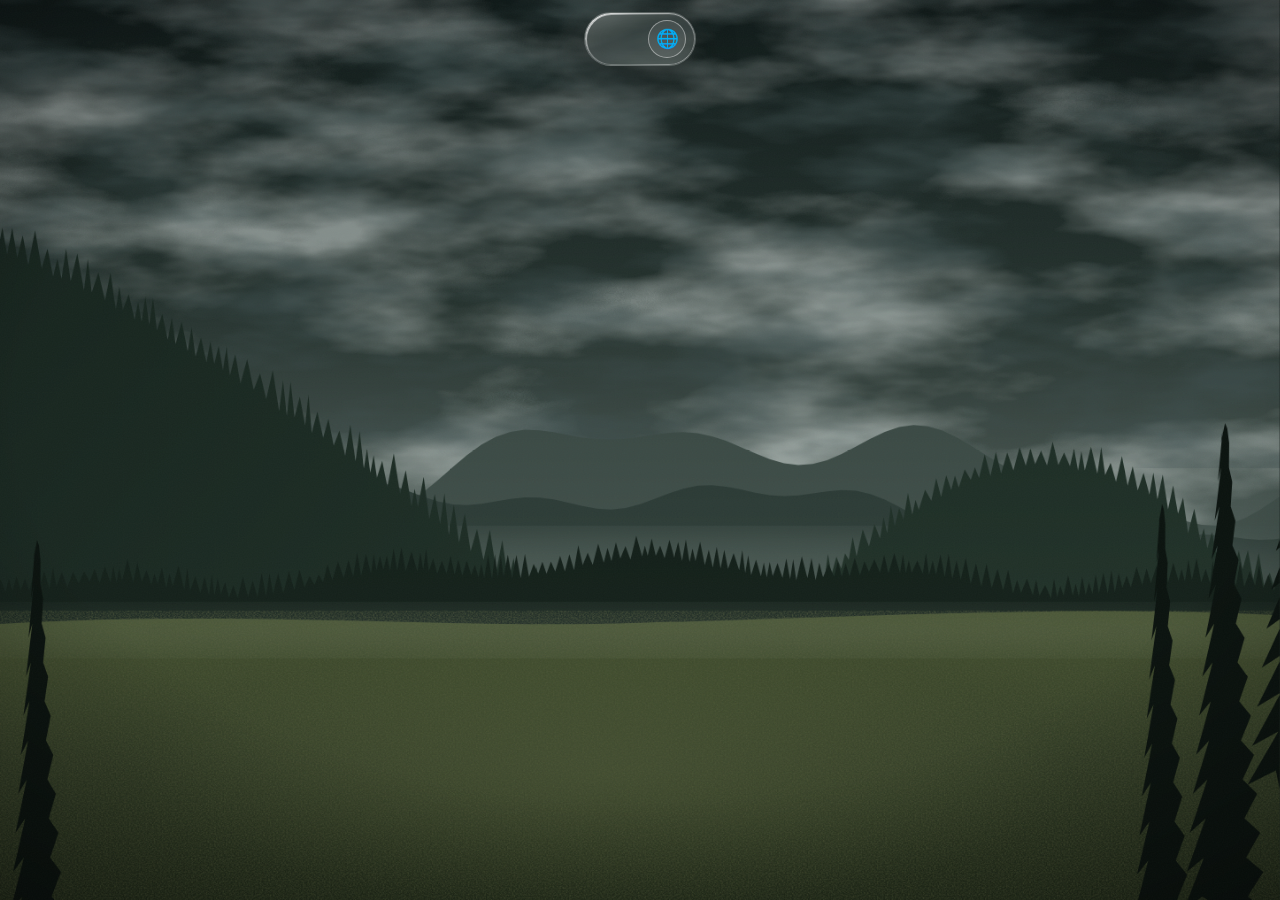
==== commit f08cff4b: "Add files via upload" ====
--- a/closing.html
+++ b/closing.html
@@ -11,19 +11,19 @@
     <link rel="stylesheet" href="styles.css" />
     <link rel="stylesheet" href="closing.css" />
     <link rel="prefetch" href="index.html" />
-    <title>ACP-Studio is closing · ACP-Studio</title>
+    <title data-i18n="acp_studio_is_closing_acp">ACP-Studio is closing · ACP-Studio</title>
   </head>
   <body class="soon-page closing-page">
-    <nav class="dynamic-island" id="dynamicIsland" aria-label="Main menu" tabindex="0">
+    <nav class="dynamic-island" id="dynamicIsland" aria-label="Main menu" tabindex="0" data-i18n-attr="aria-label=main_menu">
       <div class="island-status">
-        <span class="island-section"><span id="islandSection">Closing notice</span></span>
+        <span class="island-section"><span id="islandSection" data-i18n="closing_notice">Closing notice</span></span>
         <span class="island-name" id="islandTime">ACP Studio</span>
       </div>
       <div class="island-nav" id="islandNav">
-        <a href="index.html#home">Home</a>
-        <a href="index.html#projects">C++ Projects</a>
-        <a href="index.html#studio">YouTube Studio</a>
-        <a href="index.html#contact">Contact</a>
+        <a href="index.html#home" data-i18n="home">Home</a>
+        <a href="index.html#projects" data-i18n="c_projects">C++ Projects</a>
+        <a href="index.html#studio" data-i18n="youtube_studio">YouTube Studio</a>
+        <a href="index.html#contact" data-i18n="contact">Contact</a>
         <a href="login.html" id="authLink">Log out</a>
       </div>
     </nav>
@@ -34,38 +34,38 @@
 
     <main>
       <section class="login-card soon-card closing-card fade-in-up" role="region" aria-labelledby="closingTitle">
-        <div class="intro-tag">Important notice</div>
-        <h1 id="closingTitle">ACP-Studio is closing soon</h1>
-        <p class="login-lead">
+        <div class="intro-tag" data-i18n="important_notice">Important notice</div>
+        <h1 id="closingTitle" data-i18n="acp_studio_is_closing_soon">ACP-Studio is closing soon</h1>
+        <p class="login-lead" data-i18n="thank_you_for_logging_in">
           Thank you for logging in. Before you continue, we want to be honest
           with you about where the site is heading.
         </p>
 
         <ul class="closing-points">
           <li class="closing-point">
-            <span class="project-tag">No new content</span>
-            <p>
+            <span class="project-tag" data-i18n="no_new_content">No new content</span>
+            <p data-i18n="there_is_nothing_more_to">
               There is nothing more to find on the main site. No new projects
               or videos are planned, and what you see there is all there is.
             </p>
           </li>
           <li class="closing-point">
-            <span class="project-tag">Closing soon</span>
-            <p>
+            <span class="project-tag" data-i18n="closing_soon">Closing soon</span>
+            <p data-i18n="the_site_and_the_studio">
               The site and the studio will be closed. We do not have an exact
               date yet, but it will not stay online for long.
             </p>
           </li>
           <li class="closing-point">
-            <span class="project-tag">The reason</span>
-            <p>
+            <span class="project-tag" data-i18n="the_reason">The reason</span>
+            <p data-i18n="this_is_because_of_financial">
               This is because of financial issues. We cannot cover the costs
               of keeping the studio and the site running.
             </p>
           </li>
           <li class="closing-point">
-            <span class="project-tag">Your data</span>
-            <p>
+            <span class="project-tag" data-i18n="your_data">Your data</span>
+            <p data-i18n-html="as_of_time_datetime_2026">
               As of <time datetime="2026-11-23">23 November 2026</time>, all
               the data we had collected from users before this date has been
               permanently deleted from our database. That includes email
@@ -75,30 +75,31 @@
           </li>
         </ul>
 
-        <p class="closing-thanks">
+        <p class="closing-thanks" data-i18n-html="thank_you_to_everyone_who">
           Thank you to everyone who visited, watched and supported
           ACP-Studio. It truly meant a lot to us. The code projects on
           <a href="https://github.com/ACP-Studio/ACP-Studio" target="_blank" rel="noopener noreferrer">GitHub</a>
           are separate from this site, so you can still use them.
         </p>
 
-        <a href="index.html" class="btn btn-primary login-submit">
+        <a href="index.html" class="btn btn-primary login-submit" data-i18n="take_a_look">
           Take a look
         </a>
 
-        <p class="login-alt">
+        <p class="login-alt" data-i18n-html="questions_about_your_data_write">
           Questions about your data? Write to
           <a href="mailto:za8398866@gmail.com">za8398866@gmail.com</a>.
         </p>
 
         <p class="login-legal">
-          <a href="privacy.html">Privacy Policy</a> ·
-          <a href="terms.html">Terms &amp; Conditions</a> ·
-          <a href="cookies.html">Cookies</a>
+          <a href="privacy.html" data-i18n="privacy_policy_2">Privacy Policy</a> ·
+          <a href="terms.html" data-i18n="terms_conditions">Terms &amp; Conditions</a> ·
+          <a href="cookies.html" data-i18n="cookies">Cookies</a>
         </p>
       </section>
     </main>
 
+    <script src="i18n.js"></script>
     <script src="script.js"></script>
   </body>
 </html>
--- a/styles.css
+++ b/styles.css
@@ -197,8 +197,15 @@
     background-color 600ms var(--island-smooth);
 }
 
-.dynamic-island.is-locked {
+/* Logged out: the island stays open and shows only the language button.
+   html[data-auth="out"] is set by boot.js so this is right from the first paint. */
+:is(.dynamic-island.is-locked, html[data-auth="out"] .dynamic-island) {
   cursor: default;
+  width: 112px;
+}
+
+:is(.dynamic-island.is-locked, html[data-auth="out"] .dynamic-island) .island-status {
+  visibility: hidden;
 }
 
 .dynamic-island.expanded {
@@ -262,7 +269,7 @@
   transition: opacity 400ms var(--island-smooth) 150ms;
 }
 
-.dynamic-island.is-locked .island-nav {
+:is(.dynamic-island.is-locked, html[data-auth="out"] .dynamic-island) .island-nav {
   display: none;
 }
 
@@ -337,6 +344,64 @@
 .island-nav a.is-logout:focus-visible {
   color: var(--on-ivory);
   background: var(--clay);
+}
+
+/* Language button (globe). Visible when the island is open, and always when logged out. */
+.lang-toggle {
+  position: absolute;
+  top: 7px;
+  right: 9px;
+  z-index: 2;
+  display: grid;
+  place-items: center;
+  width: 38px;
+  height: 38px;
+  padding: 0;
+  border: 1px solid var(--border-strong);
+  border-radius: 50%;
+  background: rgba(255, 255, 255, 0.08);
+  color: var(--text-primary);
+  font-size: 1.15rem;
+  line-height: 1;
+  cursor: pointer;
+  touch-action: manipulation;
+  opacity: 0;
+  visibility: hidden;
+  pointer-events: none;
+  transition:
+    opacity 250ms var(--island-smooth),
+    visibility 0s linear 650ms,
+    background-color var(--island-fast) var(--island-smooth);
+}
+
+.lang-toggle span {
+  font-family: "Apple Color Emoji", "Segoe UI Emoji", "Noto Color Emoji", sans-serif;
+}
+
+.dynamic-island.expanded .lang-toggle {
+  opacity: 1;
+  visibility: visible;
+  pointer-events: auto;
+  transition:
+    opacity 400ms var(--island-smooth) 200ms,
+    visibility 0s,
+    background-color var(--island-fast) var(--island-smooth);
+}
+
+:is(.dynamic-island.is-locked, html[data-auth="out"] .dynamic-island) .lang-toggle {
+  opacity: 1;
+  visibility: visible;
+  pointer-events: auto;
+  transition: background-color var(--island-fast) var(--island-smooth);
+}
+
+.lang-toggle:hover,
+.lang-toggle:focus-visible {
+  background: var(--ivory);
+}
+
+.lang-toggle:focus-visible {
+  outline-offset: -3px;
 }
 
 .intro-section::after,
@@ -1081,7 +1146,7 @@
   font-weight: 500;
   color: var(--text-secondary);
   margin-bottom: 0.5rem;
-  padding-left: 0.5rem;
+  padding-inline-start: 0.5rem;
 }
 
 .input-glass {
@@ -1132,7 +1197,7 @@
   color: var(--clay);
   font-size: 0.86rem;
   font-weight: 500;
-  padding-left: 0.5rem;
+  padding-inline-start: 0.5rem;
 }
 
 .login-submit {
@@ -1247,7 +1312,7 @@
 }
 
 .legal-body ul {
-  padding-left: 1.3rem;
+  padding-inline-start: 1.3rem;
   display: flex;
   flex-direction: column;
   gap: 0.4rem;
@@ -1269,7 +1334,7 @@
 }
 
 .soon-card {
-  text-align: left;
+  text-align: start;
 }
 
 .soon-card .login-lead {
@@ -1638,3 +1703,51 @@
     transform: translateX(3px);
   }
 }
+
+/* ---------- Arabic (right-to-left) ---------- */
+html[lang="ar"] {
+  /* system Arabic fonts; the bundled Latin fonts have no Arabic letters */
+  --font:
+    "Segoe UI", Tahoma, "Noto Sans Arabic", "Geeza Pro", "SF Arabic",
+    -apple-system, BlinkMacSystemFont, system-ui, Arial, sans-serif;
+}
+
+/* Letter-spacing breaks the joined Arabic letters, so switch it off */
+html[lang="ar"] * {
+  letter-spacing: 0;
+}
+
+/* The name in the hero stays in Latin letters, so it keeps its tight spacing */
+html[lang="ar"] .intro-heading {
+  letter-spacing: -0.035em;
+}
+
+html[lang="ar"] body {
+  line-height: 1.75;
+}
+
+html[lang="ar"] h1,
+html[lang="ar"] h2,
+html[lang="ar"] h3 {
+  line-height: 1.35;
+}
+
+/* Emails and codes are always typed left to right */
+html[dir="rtl"] .input-glass input {
+  direction: ltr;
+  text-align: right;
+}
+
+html[dir="rtl"] .input-glass input::placeholder {
+  text-align: right;
+}
+
+/* The footer links slide towards the reading direction */
+html[dir="rtl"] .footer-links a:hover {
+  transform: translateX(-10px);
+}
+
+/* The Cloudflare check is drawn by Cloudflare; keep it left to right */
+html[dir="rtl"] .captcha-box {
+  direction: ltr;
+}
